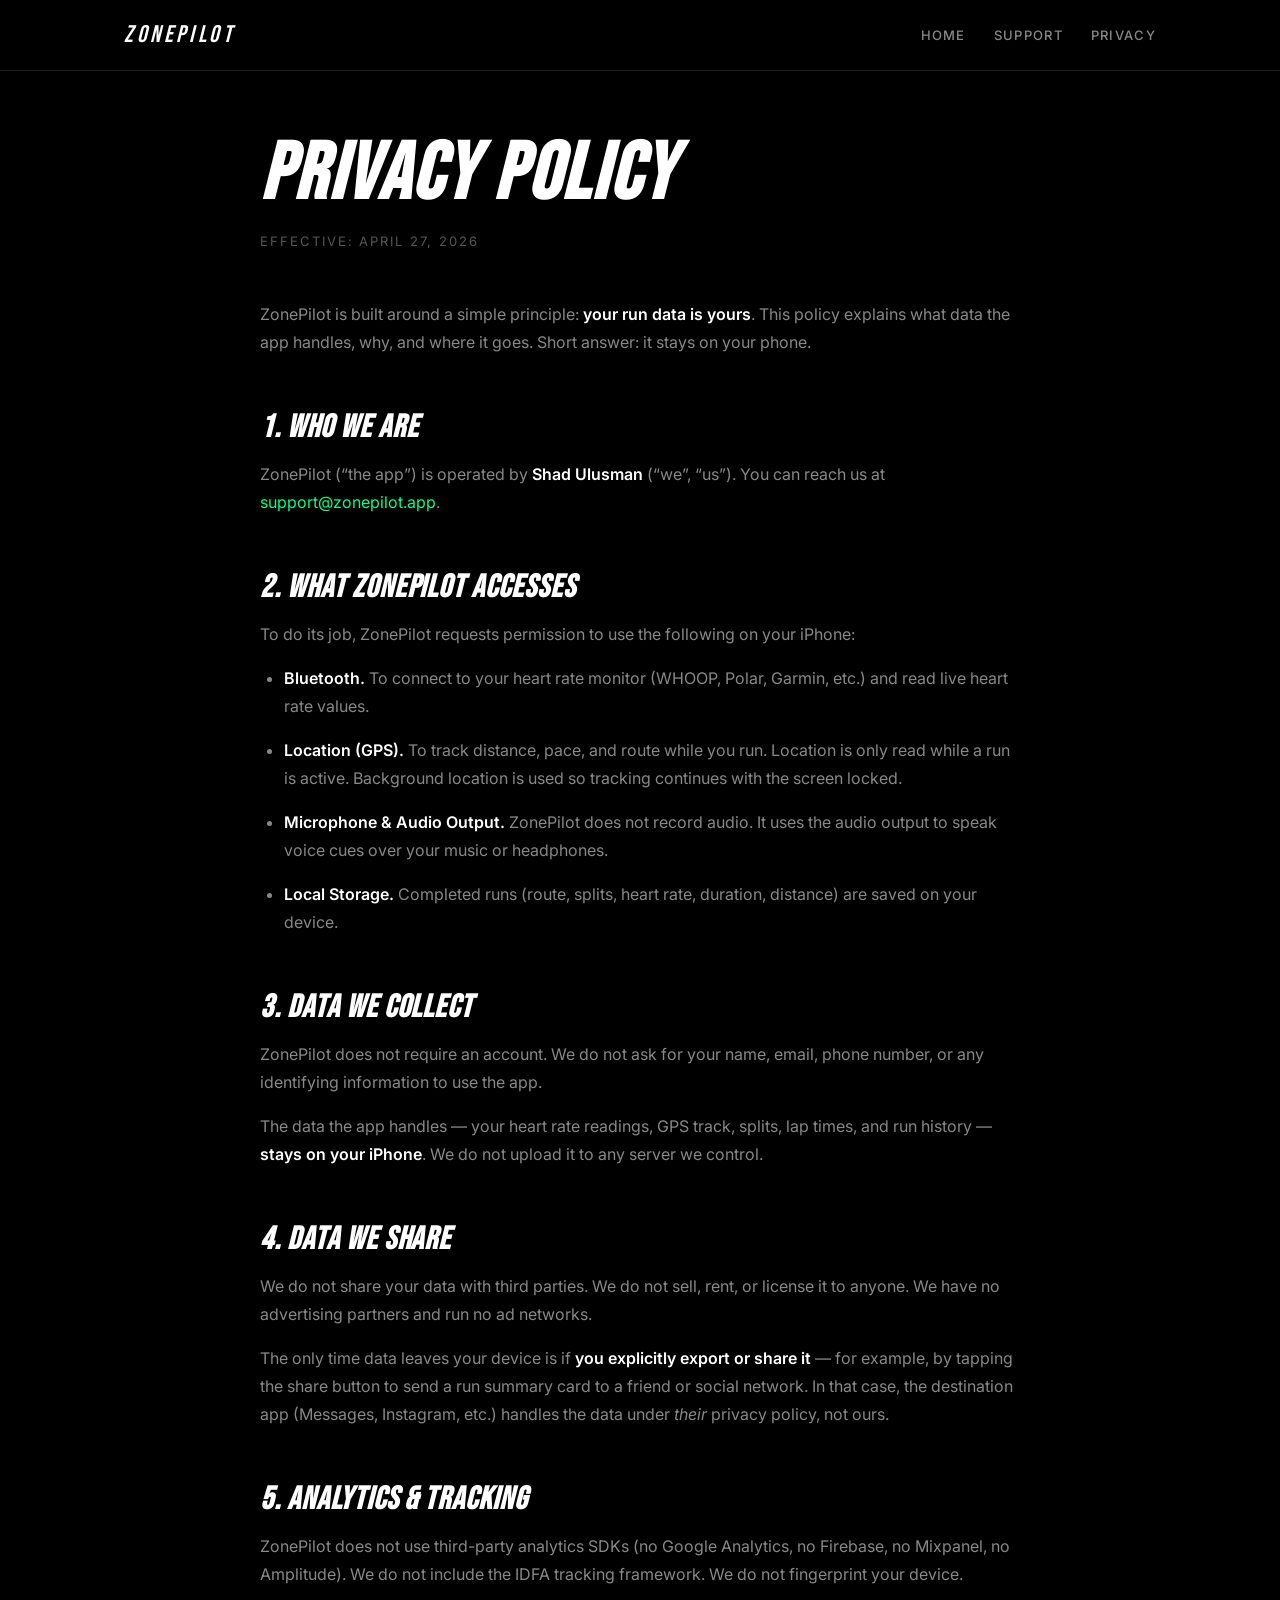
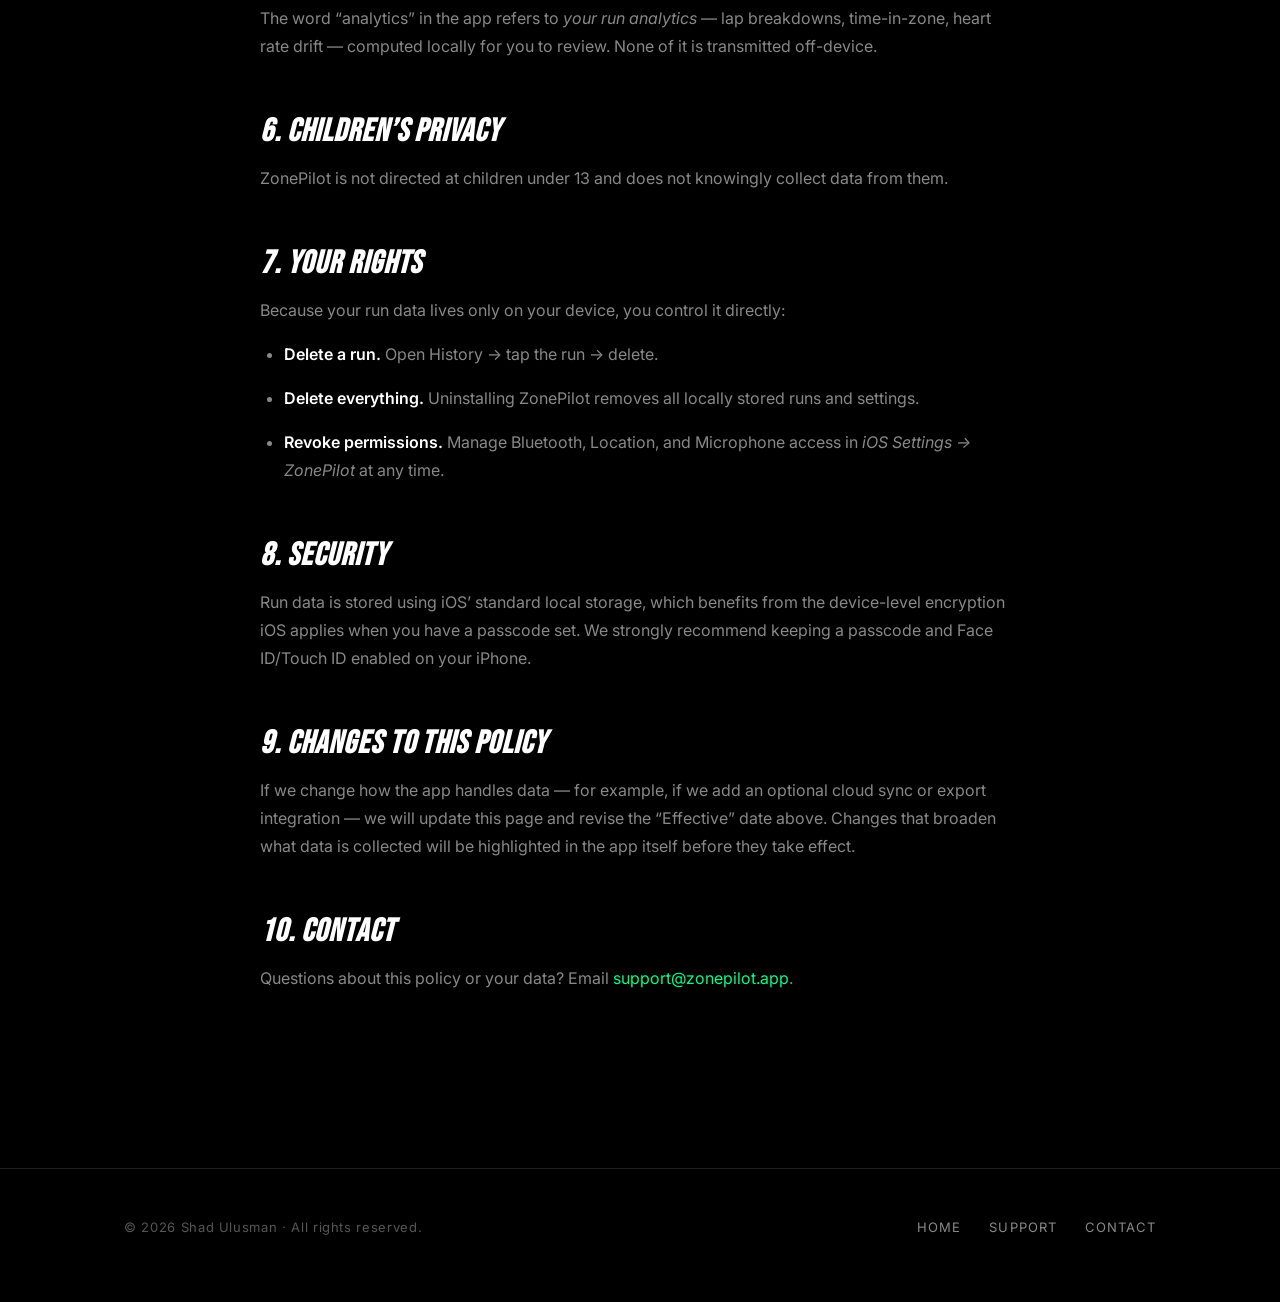
==== privacy.html @ 92e25dd4 "Initial ZonePilot marketing site - Landing page with hero, features grid, and how-it-works - Support" ====
<!DOCTYPE html>
<html lang="en">
<head>
  <meta charset="UTF-8" />
  <meta name="viewport" content="width=device-width, initial-scale=1.0" />
  <meta name="theme-color" content="#000000" />
  <title>Privacy Policy — ZonePilot</title>
  <meta name="description" content="ZonePilot privacy policy. We don't collect, share, or sell your data." />
  <link rel="stylesheet" href="style.css" />
</head>
<body>

  <nav class="nav">
    <div class="nav-inner">
      <a href="index.html" class="brand">ZONEPILOT</a>
      <div class="nav-links">
        <a href="index.html">Home</a>
        <a href="support.html">Support</a>
        <a href="privacy.html">Privacy</a>
      </div>
    </div>
  </nav>

  <main class="container doc">
    <h1>Privacy Policy</h1>
    <div class="effective">Effective: April 27, 2026</div>

    <p>ZonePilot is built around a simple principle: <strong>your run data is yours</strong>. This policy explains what data the app handles, why, and where it goes. Short answer: it stays on your phone.</p>

    <h2>1. Who we are</h2>
    <p>ZonePilot (&ldquo;the app&rdquo;) is operated by <strong>Shad Ulusman</strong> (&ldquo;we&rdquo;, &ldquo;us&rdquo;). You can reach us at <a href="mailto:support@zonepilot.app">support@zonepilot.app</a>.</p>

    <h2>2. What ZonePilot accesses</h2>
    <p>To do its job, ZonePilot requests permission to use the following on your iPhone:</p>
    <ul>
      <li><strong>Bluetooth.</strong> To connect to your heart rate monitor (WHOOP, Polar, Garmin, etc.) and read live heart rate values.</li>
      <li><strong>Location (GPS).</strong> To track distance, pace, and route while you run. Location is only read while a run is active. Background location is used so tracking continues with the screen locked.</li>
      <li><strong>Microphone &amp; Audio Output.</strong> ZonePilot does not record audio. It uses the audio output to speak voice cues over your music or headphones.</li>
      <li><strong>Local Storage.</strong> Completed runs (route, splits, heart rate, duration, distance) are saved on your device.</li>
    </ul>

    <h2>3. Data we collect</h2>
    <p>ZonePilot does not require an account. We do not ask for your name, email, phone number, or any identifying information to use the app.</p>
    <p>The data the app handles &mdash; your heart rate readings, GPS track, splits, lap times, and run history &mdash; <strong>stays on your iPhone</strong>. We do not upload it to any server we control.</p>

    <h2>4. Data we share</h2>
    <p>We do not share your data with third parties. We do not sell, rent, or license it to anyone. We have no advertising partners and run no ad networks.</p>
    <p>The only time data leaves your device is if <strong>you explicitly export or share it</strong> &mdash; for example, by tapping the share button to send a run summary card to a friend or social network. In that case, the destination app (Messages, Instagram, etc.) handles the data under <em>their</em> privacy policy, not ours.</p>

    <h2>5. Analytics &amp; tracking</h2>
    <p>ZonePilot does not use third-party analytics SDKs (no Google Analytics, no Firebase, no Mixpanel, no Amplitude). We do not include the IDFA tracking framework. We do not fingerprint your device.</p>
    <p>The word &ldquo;analytics&rdquo; in the app refers to <em>your run analytics</em> &mdash; lap breakdowns, time-in-zone, heart rate drift &mdash; computed locally for you to review. None of it is transmitted off-device.</p>

    <h2>6. Children&rsquo;s privacy</h2>
    <p>ZonePilot is not directed at children under 13 and does not knowingly collect data from them.</p>

    <h2>7. Your rights</h2>
    <p>Because your run data lives only on your device, you control it directly:</p>
    <ul>
      <li><strong>Delete a run.</strong> Open History &rarr; tap the run &rarr; delete.</li>
      <li><strong>Delete everything.</strong> Uninstalling ZonePilot removes all locally stored runs and settings.</li>
      <li><strong>Revoke permissions.</strong> Manage Bluetooth, Location, and Microphone access in <em>iOS Settings &rarr; ZonePilot</em> at any time.</li>
    </ul>

    <h2>8. Security</h2>
    <p>Run data is stored using iOS&rsquo; standard local storage, which benefits from the device-level encryption iOS applies when you have a passcode set. We strongly recommend keeping a passcode and Face ID/Touch ID enabled on your iPhone.</p>

    <h2>9. Changes to this policy</h2>
    <p>If we change how the app handles data &mdash; for example, if we add an optional cloud sync or export integration &mdash; we will update this page and revise the &ldquo;Effective&rdquo; date above. Changes that broaden what data is collected will be highlighted in the app itself before they take effect.</p>

    <h2>10. Contact</h2>
    <p>Questions about this policy or your data? Email <a href="mailto:support@zonepilot.app">support@zonepilot.app</a>.</p>
  </main>

  <footer>
    <div class="container footer-row">
      <div class="copyright">&copy; 2026 Shad Ulusman &middot; All rights reserved.</div>
      <div class="footer-links">
        <a href="index.html">Home</a>
        <a href="support.html">Support</a>
        <a href="mailto:support@zonepilot.app">Contact</a>
      </div>
    </div>
  </footer>

</body>
</html>
---- style.css ----
/* ZonePilot marketing site — shared styles */

@import url('https://fonts.googleapis.com/css2?family=Bebas+Neue&family=Inter:wght@400;500;600;700&display=swap');

:root {
  --bg: #000000;
  --surface: #0a0a0a;
  --surface-elevated: #141414;
  --border: #1f1f1f;
  --text: #ffffff;
  --text-secondary: #888888;
  --text-tertiary: #555555;
  --accent: #00ff88;
  --accent-dim: #00cc6a;
  --danger: #ff3b30;
  --max-width: 1080px;
  --radius: 16px;
}

* { margin: 0; padding: 0; box-sizing: border-box; }

html { scroll-behavior: smooth; }

body {
  background: var(--bg);
  color: var(--text);
  font-family: 'Inter', -apple-system, BlinkMacSystemFont, 'Segoe UI', sans-serif;
  font-weight: 400;
  line-height: 1.6;
  -webkit-font-smoothing: antialiased;
  -moz-osx-font-smoothing: grayscale;
  overflow-x: hidden;
}

a { color: var(--accent); text-decoration: none; transition: opacity 0.15s; }
a:hover { opacity: 0.7; }

.container {
  max-width: var(--max-width);
  margin: 0 auto;
  padding: 0 24px;
}

/* Display type */
.display, h1.hero {
  font-family: 'Bebas Neue', 'Helvetica Neue', sans-serif;
  font-style: italic;
  letter-spacing: 0.04em;
  line-height: 0.9;
  text-transform: uppercase;
}

h1.hero {
  font-size: clamp(64px, 12vw, 144px);
  font-weight: 400;
}

h2 {
  font-family: 'Bebas Neue', 'Helvetica Neue', sans-serif;
  font-style: italic;
  font-size: clamp(32px, 5vw, 56px);
  letter-spacing: 0.03em;
  line-height: 1;
  text-transform: uppercase;
  margin-bottom: 24px;
}

h3 {
  font-family: 'Inter', sans-serif;
  font-size: 18px;
  font-weight: 600;
  letter-spacing: 0.04em;
  text-transform: uppercase;
  margin-bottom: 12px;
}

p { color: var(--text-secondary); font-size: 16px; }
p.lead { color: var(--text); font-size: 20px; max-width: 640px; }

/* Header / nav */
.nav {
  position: sticky;
  top: 0;
  z-index: 50;
  background: rgba(0, 0, 0, 0.85);
  backdrop-filter: blur(20px);
  -webkit-backdrop-filter: blur(20px);
  border-bottom: 1px solid var(--border);
}
.nav-inner {
  max-width: var(--max-width);
  margin: 0 auto;
  padding: 16px 24px;
  display: flex;
  align-items: center;
  justify-content: space-between;
}
.brand {
  font-family: 'Bebas Neue', sans-serif;
  font-style: italic;
  font-size: 24px;
  letter-spacing: 0.15em;
  color: var(--text);
}
.nav-links { display: flex; gap: 28px; align-items: center; }
.nav-links a {
  color: var(--text-secondary);
  font-size: 13px;
  font-weight: 500;
  letter-spacing: 0.1em;
  text-transform: uppercase;
}
.nav-links a:hover { color: var(--text); opacity: 1; }

/* Hero */
.hero-section {
  padding: 80px 0 120px;
  text-align: center;
  position: relative;
}
.hero-pulse {
  display: inline-block;
  width: 8px;
  height: 8px;
  background: var(--accent);
  border-radius: 50%;
  margin-right: 10px;
  vertical-align: middle;
  animation: pulse 1.6s ease-in-out infinite;
}
@keyframes pulse {
  0%, 100% { transform: scale(1); opacity: 1; }
  50% { transform: scale(1.6); opacity: 0.5; }
}
.eyebrow {
  font-size: 12px;
  font-weight: 600;
  letter-spacing: 0.3em;
  color: var(--accent);
  text-transform: uppercase;
  margin-bottom: 24px;
}
.hero-tagline {
  margin-top: 32px;
  color: var(--text-secondary);
  font-size: clamp(18px, 2.5vw, 22px);
  max-width: 540px;
  margin-left: auto;
  margin-right: auto;
}
.cta-row {
  margin-top: 48px;
  display: flex;
  gap: 16px;
  justify-content: center;
  flex-wrap: wrap;
}
.btn {
  display: inline-flex;
  align-items: center;
  gap: 10px;
  padding: 16px 28px;
  border-radius: 999px;
  font-weight: 600;
  font-size: 15px;
  letter-spacing: 0.05em;
  text-transform: uppercase;
  transition: transform 0.15s, background 0.15s;
}
.btn-primary {
  background: var(--accent);
  color: #000;
}
.btn-primary:hover { background: var(--accent-dim); opacity: 1; transform: translateY(-1px); }
.btn-secondary {
  background: transparent;
  color: var(--text);
  border: 1px solid var(--border);
}
.btn-secondary:hover { background: var(--surface-elevated); opacity: 1; }

/* Features */
.section { padding: 80px 0; border-top: 1px solid var(--border); }
.section-title-block { margin-bottom: 56px; max-width: 720px; }

.grid {
  display: grid;
  grid-template-columns: repeat(auto-fit, minmax(280px, 1fr));
  gap: 24px;
}

.card {
  background: var(--surface);
  border: 1px solid var(--border);
  border-radius: var(--radius);
  padding: 32px;
  transition: border-color 0.2s, transform 0.2s;
}
.card:hover {
  border-color: var(--accent-dim);
  transform: translateY(-2px);
}
.card-icon {
  width: 44px;
  height: 44px;
  border-radius: 12px;
  background: rgba(0, 255, 136, 0.1);
  display: flex;
  align-items: center;
  justify-content: center;
  margin-bottom: 20px;
  font-size: 22px;
}
.card h3 { color: var(--text); margin-bottom: 8px; letter-spacing: 0.06em; }
.card p { font-size: 15px; }

/* Stats strip */
.stats {
  display: grid;
  grid-template-columns: repeat(auto-fit, minmax(160px, 1fr));
  gap: 24px;
  padding: 48px 0;
}
.stat-num {
  font-family: 'Bebas Neue', sans-serif;
  font-style: italic;
  font-size: 56px;
  color: var(--accent);
  line-height: 1;
  letter-spacing: 0.02em;
}
.stat-label {
  font-size: 12px;
  font-weight: 600;
  letter-spacing: 0.2em;
  color: var(--text-secondary);
  text-transform: uppercase;
  margin-top: 8px;
}

/* Footer */
footer {
  border-top: 1px solid var(--border);
  padding: 48px 0 64px;
  margin-top: 80px;
}
.footer-row {
  display: flex;
  justify-content: space-between;
  align-items: center;
  flex-wrap: wrap;
  gap: 24px;
}
.footer-links { display: flex; gap: 28px; }
.footer-links a {
  color: var(--text-secondary);
  font-size: 13px;
  letter-spacing: 0.08em;
  text-transform: uppercase;
}
.copyright {
  color: var(--text-tertiary);
  font-size: 13px;
  letter-spacing: 0.05em;
}

/* Document pages (support, privacy) */
.doc {
  padding: 64px 0 80px;
  max-width: 760px;
  margin: 0 auto;
}
.doc h1 {
  font-family: 'Bebas Neue', sans-serif;
  font-style: italic;
  font-size: clamp(48px, 8vw, 80px);
  letter-spacing: 0.03em;
  text-transform: uppercase;
  line-height: 1;
  margin-bottom: 16px;
}
.doc .effective {
  color: var(--text-tertiary);
  font-size: 13px;
  letter-spacing: 0.15em;
  text-transform: uppercase;
  margin-bottom: 48px;
}
.doc h2 {
  font-size: clamp(24px, 3.5vw, 32px);
  margin-top: 56px;
  margin-bottom: 16px;
  color: var(--text);
}
.doc h3 {
  font-size: 16px;
  color: var(--text);
  margin-top: 32px;
  margin-bottom: 8px;
}
.doc p, .doc li {
  color: var(--text-secondary);
  font-size: 16px;
  line-height: 1.75;
  margin-bottom: 16px;
}
.doc ul, .doc ol { padding-left: 24px; margin-bottom: 16px; }
.doc strong { color: var(--text); font-weight: 600; }

.contact-card {
  background: var(--surface);
  border: 1px solid var(--border);
  border-radius: var(--radius);
  padding: 28px;
  margin: 32px 0;
}
.contact-card .label {
  font-size: 12px;
  letter-spacing: 0.2em;
  color: var(--text-secondary);
  text-transform: uppercase;
  margin-bottom: 8px;
}
.contact-card a {
  font-size: 22px;
  font-weight: 600;
  color: var(--accent);
  letter-spacing: -0.01em;
}

.faq-item {
  border-bottom: 1px solid var(--border);
  padding: 24px 0;
}
.faq-item:last-child { border-bottom: none; }
.faq-q {
  font-weight: 600;
  color: var(--text);
  font-size: 17px;
  margin-bottom: 8px;
}
.faq-a { color: var(--text-secondary); font-size: 15px; line-height: 1.7; }

.steps {
  counter-reset: step;
  list-style: none;
  padding: 0;
}
.steps li {
  counter-increment: step;
  padding-left: 56px;
  position: relative;
  margin-bottom: 20px;
  color: var(--text-secondary);
}
.steps li::before {
  content: counter(step);
  position: absolute;
  left: 0;
  top: -2px;
  width: 36px;
  height: 36px;
  border-radius: 50%;
  background: var(--accent);
  color: #000;
  font-weight: 700;
  display: flex;
  align-items: center;
  justify-content: center;
  font-size: 15px;
}

@media (max-width: 640px) {
  .nav-links { gap: 16px; }
  .nav-links a { font-size: 12px; }
  .hero-section { padding: 56px 0 80px; }
  .section { padding: 56px 0; }
  .footer-row { flex-direction: column; align-items: flex-start; }
}
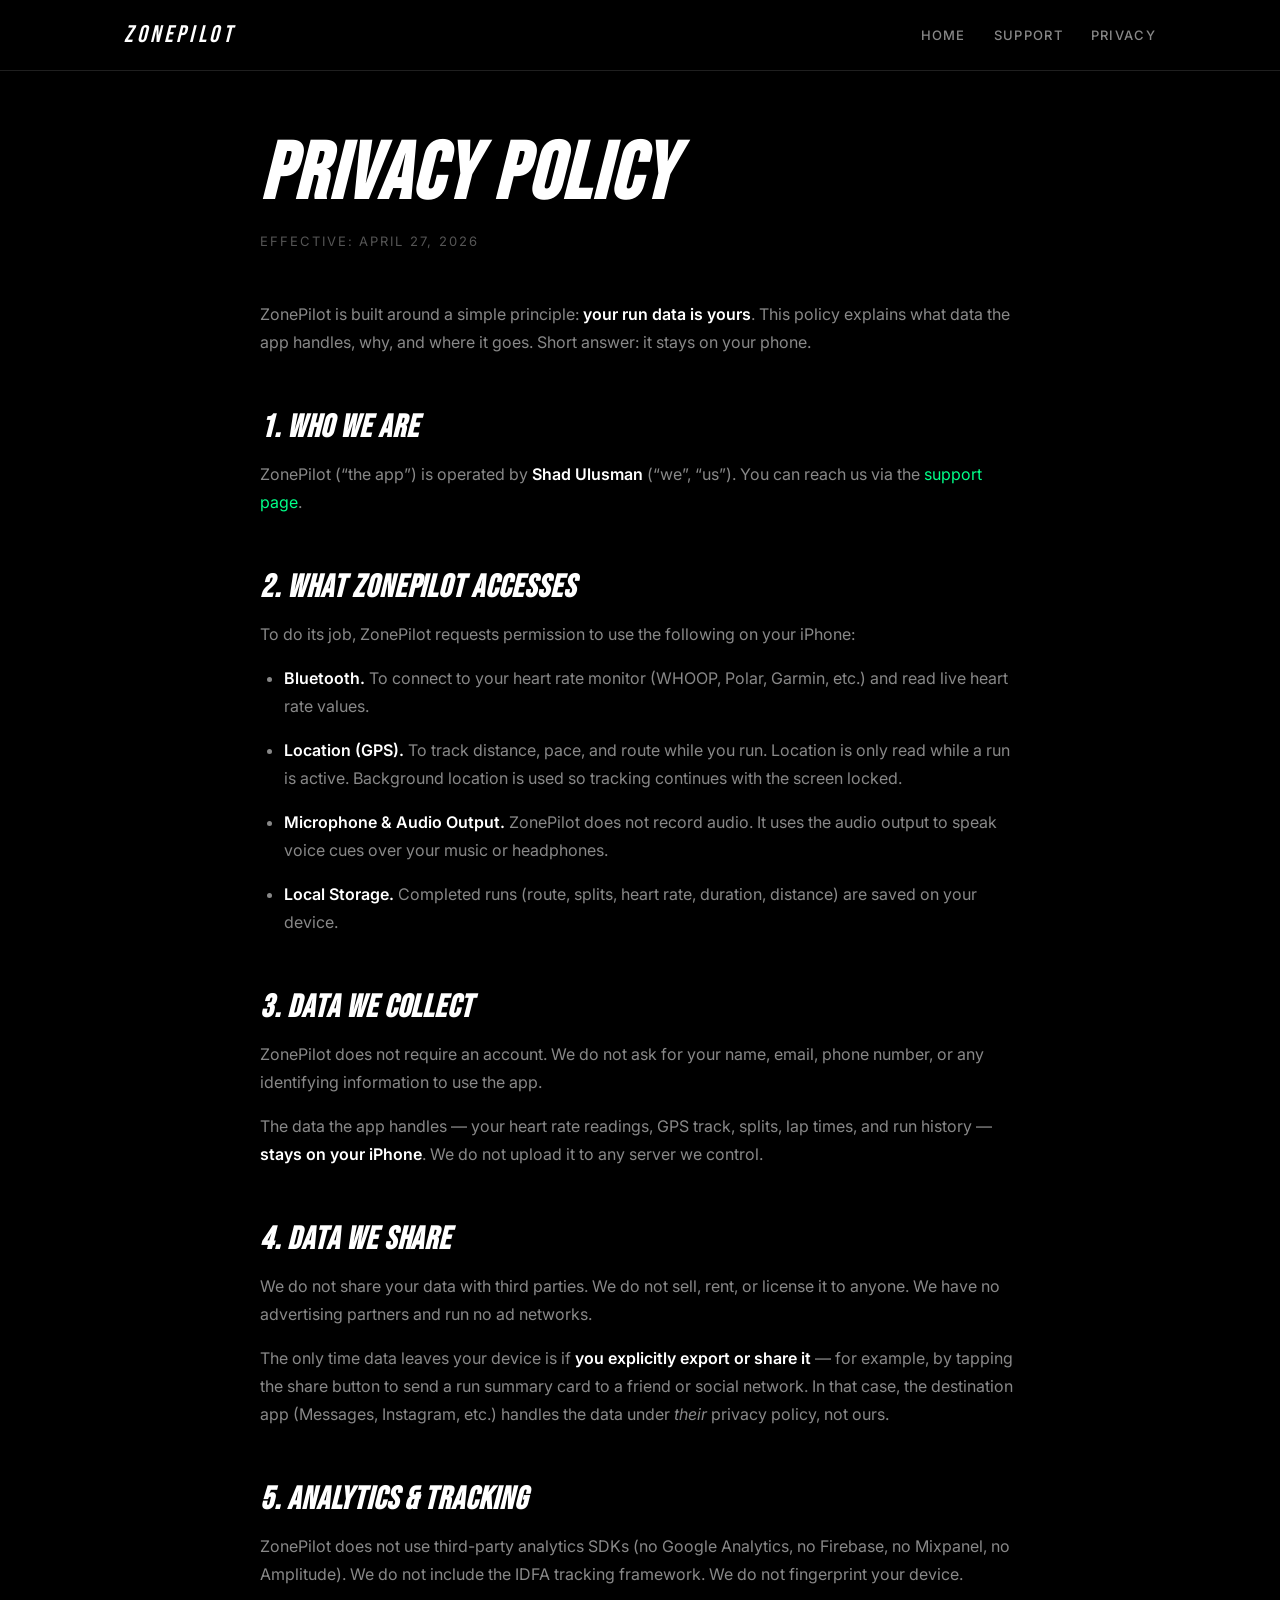
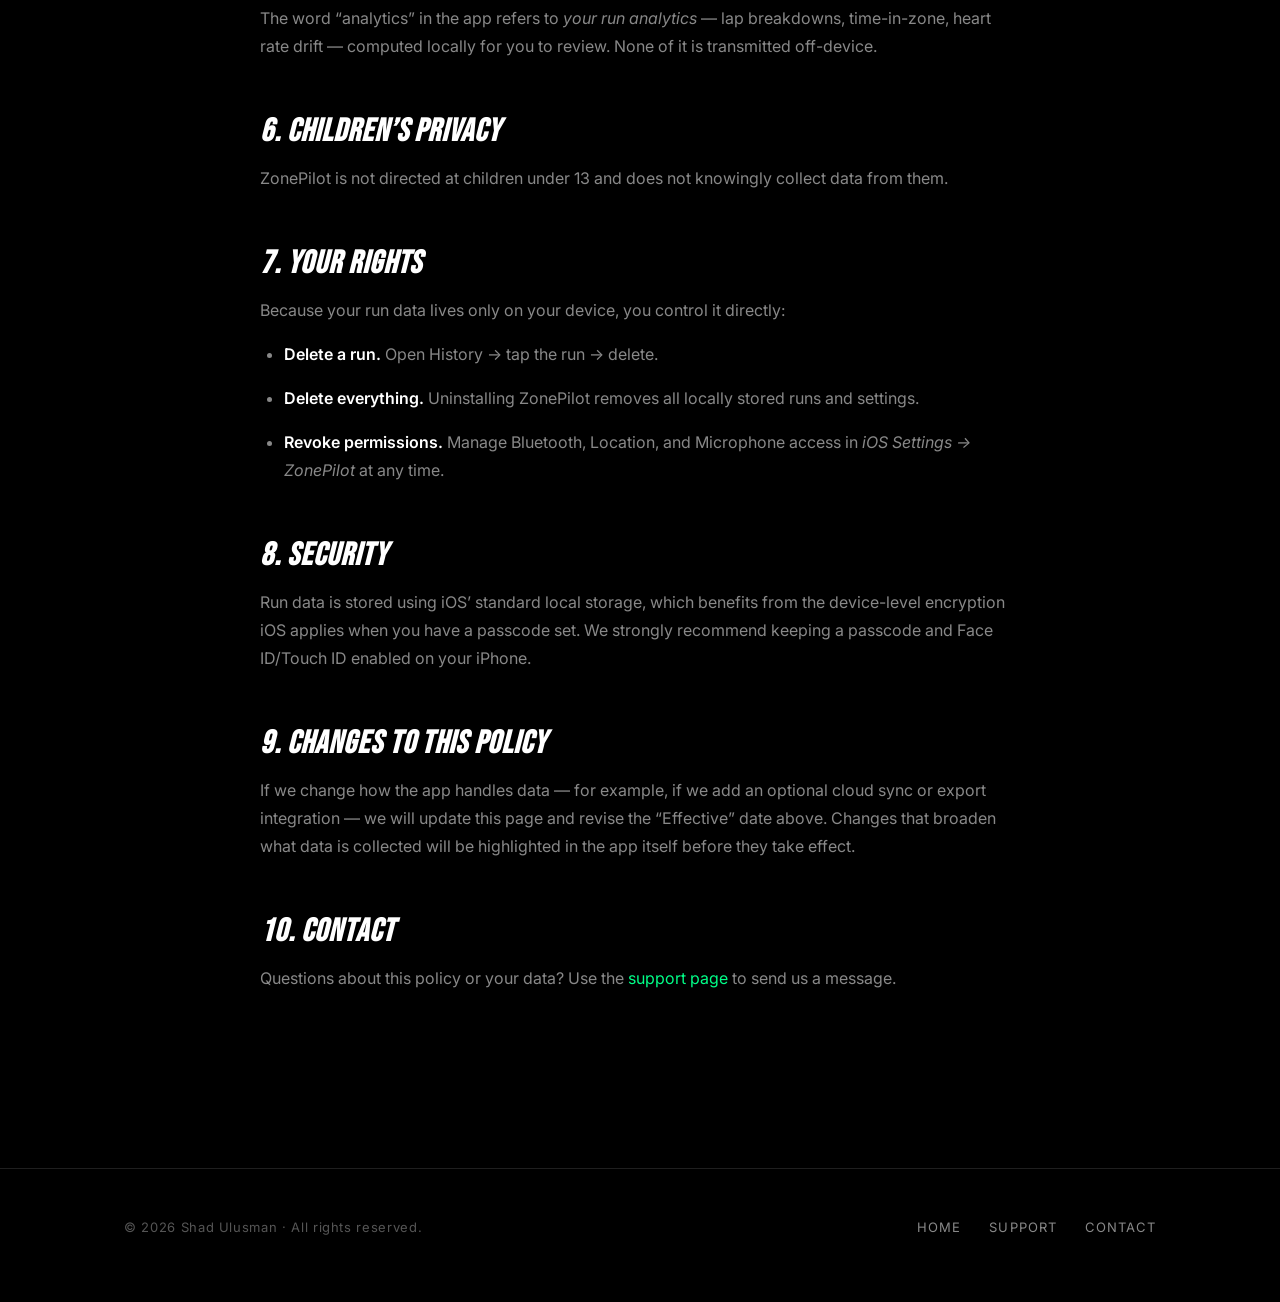
==== commit 4be1635e: "Remove all public email references, add hidden contact form" ====
--- a/privacy.html
+++ b/privacy.html
@@ -28,7 +28,7 @@
     <p>ZonePilot is built around a simple principle: <strong>your run data is yours</strong>. This policy explains what data the app handles, why, and where it goes. Short answer: it stays on your phone.</p>
 
     <h2>1. Who we are</h2>
-    <p>ZonePilot (&ldquo;the app&rdquo;) is operated by <strong>Shad Ulusman</strong> (&ldquo;we&rdquo;, &ldquo;us&rdquo;). You can reach us at <a href="mailto:support@zonepilot.app">support@zonepilot.app</a>.</p>
+    <p>ZonePilot (&ldquo;the app&rdquo;) is operated by <strong>Shad Ulusman</strong> (&ldquo;we&rdquo;, &ldquo;us&rdquo;). You can reach us via the <a href="support.html">support page</a>.</p>
 
     <h2>2. What ZonePilot accesses</h2>
     <p>To do its job, ZonePilot requests permission to use the following on your iPhone:</p>
@@ -69,7 +69,7 @@
     <p>If we change how the app handles data &mdash; for example, if we add an optional cloud sync or export integration &mdash; we will update this page and revise the &ldquo;Effective&rdquo; date above. Changes that broaden what data is collected will be highlighted in the app itself before they take effect.</p>
 
     <h2>10. Contact</h2>
-    <p>Questions about this policy or your data? Email <a href="mailto:support@zonepilot.app">support@zonepilot.app</a>.</p>
+    <p>Questions about this policy or your data? Use the <a href="support.html">support page</a> to send us a message.</p>
   </main>
 
   <footer>
@@ -78,7 +78,7 @@
       <div class="footer-links">
         <a href="index.html">Home</a>
         <a href="support.html">Support</a>
-        <a href="mailto:support@zonepilot.app">Contact</a>
+        <a href="support.html">Contact</a>
       </div>
     </div>
   </footer>
--- a/style.css
+++ b/style.css
@@ -370,6 +370,66 @@
   font-size: 15px;
 }
 
+/* Contact form */
+.contact-form {
+  background: var(--surface);
+  border: 1px solid var(--border);
+  border-radius: var(--radius);
+  padding: 32px;
+  margin: 32px 0;
+}
+.form-group {
+  margin-bottom: 20px;
+}
+.form-group label {
+  display: block;
+  font-size: 12px;
+  font-weight: 600;
+  letter-spacing: 0.2em;
+  text-transform: uppercase;
+  color: var(--text-secondary);
+  margin-bottom: 8px;
+}
+.form-group input,
+.form-group textarea {
+  width: 100%;
+  background: var(--surface-elevated);
+  border: 1px solid var(--border);
+  border-radius: 10px;
+  padding: 14px 16px;
+  color: var(--text);
+  font-family: 'Inter', sans-serif;
+  font-size: 15px;
+  outline: none;
+  transition: border-color 0.15s;
+  resize: vertical;
+}
+.form-group input:focus,
+.form-group textarea:focus {
+  border-color: var(--accent);
+}
+.form-group textarea { min-height: 120px; }
+.form-submit {
+  display: inline-flex;
+  align-items: center;
+  justify-content: center;
+  padding: 14px 32px;
+  background: var(--accent);
+  color: #000;
+  border: none;
+  border-radius: 999px;
+  font-family: 'Inter', sans-serif;
+  font-size: 14px;
+  font-weight: 700;
+  letter-spacing: 0.1em;
+  text-transform: uppercase;
+  cursor: pointer;
+  transition: background 0.15s, transform 0.15s;
+  width: 100%;
+  margin-top: 8px;
+}
+.form-submit:hover { background: var(--accent-dim); transform: translateY(-1px); }
+
 @media (max-width: 640px) {
   .nav-links { gap: 16px; }
   .nav-links a { font-size: 12px; }
